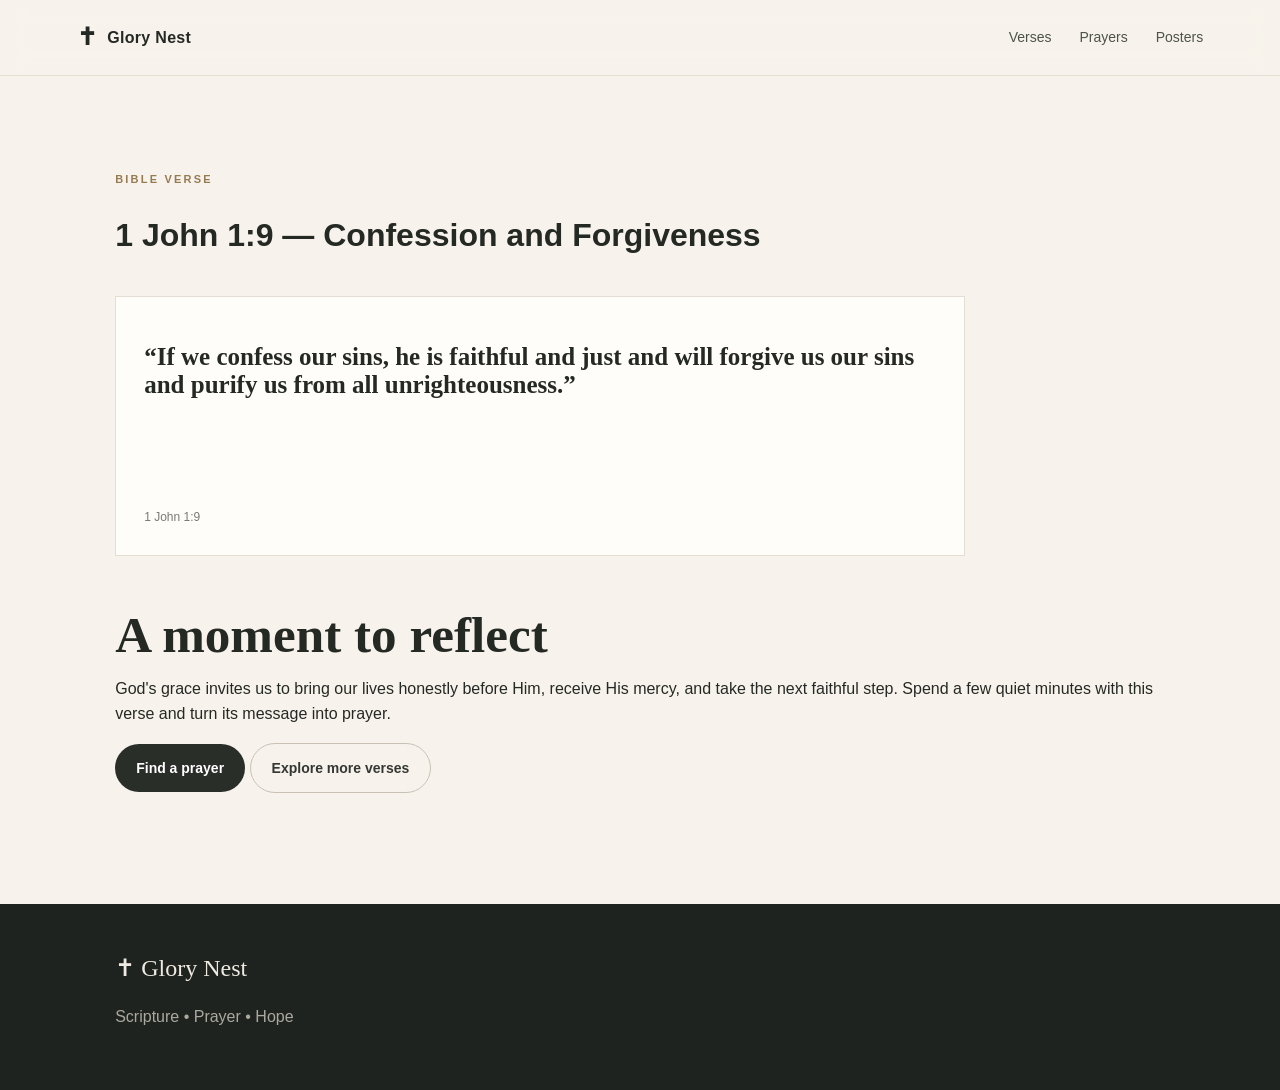
==== 1-john-1-9.html @ 135ef305 "Add files via upload" ====
<!doctype html><html lang="en"><head><meta charset="utf-8"><meta name="viewport" content="width=device-width,initial-scale=1"><title>1 John 1:9 — Confession and Forgiveness | Glory Nest</title><meta name="description" content="1 John 1:9 — Confession and Forgiveness. Find encouragement, prayer, and reflection at Glory Nest."><meta name="keywords" content="confession, forgiveness, repentance, grace"><link rel="canonical" href="https://glorynest.github.io/Glory-Nest/pages/1-john-1-9.html"><link rel="stylesheet" href="../styles.css"></head><body><header class="site-header"><a class="brand" href="../index.html"><span class="brand-cross">✝</span><span>Glory Nest</span></a><nav><a href="../index.html#verses">Verses</a><a href="../index.html#prayers">Prayers</a><a href="../index.html#posters">Posters</a></nav></header><main class="section"><p class="eyebrow">Bible Verse</p><h1>1 John 1:9 — Confession and Forgiveness</h1><article class="verse-card" style="margin-top:35px;max-width:850px"><blockquote>“If we confess our sins, he is faithful and just and will forgive us our sins and purify us from all unrighteousness.”</blockquote><span class="ref">1 John 1:9</span></article><h2 style="margin-top:55px">A moment to reflect</h2><p>God's grace invites us to bring our lives honestly before Him, receive His mercy, and take the next faithful step. Spend a few quiet minutes with this verse and turn its message into prayer.</p><p><a class="btn primary" href="../index.html#prayers">Find a prayer</a> <a class="btn ghost" href="../index.html#verses">Explore more verses</a></p></main><footer><div class="footer-brand">✝ Glory Nest</div><p>Scripture • Prayer • Hope</p></footer></body></html>
---- styles.css ----
*{box-sizing:border-box}html{scroll-behavior:smooth}body{margin:0;color:#252923;background:#f7f3ec;font-family:Inter,Arial,sans-serif;line-height:1.6}.site-header{height:76px;display:flex;align-items:center;justify-content:space-between;padding:0 6vw;border-bottom:1px solid #e5dfd4;background:rgba(247,243,236,.92);backdrop-filter:blur(12px);position:sticky;top:0;z-index:20}.brand{display:flex;gap:10px;align-items:center;text-decoration:none;color:#252923;font-weight:600;letter-spacing:.02em}.brand i{font-family:"Cormorant Garamond",serif;font-size:1.2em}.brand-cross{font-family:Georgia,serif;font-size:24px}.site-header nav{display:flex;gap:28px}.site-header nav a{color:#4d524b;text-decoration:none;font-size:14px}.site-header nav a:hover{color:#92764b}.site-header nav span{font-size:11px;background:#252923;color:white;border-radius:99px;padding:2px 6px}.menu-btn{display:none;border:0;background:none;font-size:24px}.hero{min-height:650px;padding:100px 9vw 90px;display:grid;grid-template-columns:1.15fr .85fr;gap:80px;align-items:center;background:radial-gradient(circle at 75% 30%,#fffdf8 0,#f7f3ec 48%,#ebe4d8 100%)}.eyebrow{text-transform:uppercase;letter-spacing:.2em;font-size:11px;color:#967b51;margin:0 0 13px;font-weight:600}.hero h1{font-family:"Cormorant Garamond",Georgia,serif;font-size:clamp(58px,7vw,96px);line-height:.88;font-weight:600;margin:0 0 28px;letter-spacing:-.035em}.hero h1 em{color:#8c7147;font-style:italic}.hero-text{max-width:560px;font-size:18px;color:#62665f}.hero-actions{display:flex;gap:12px;margin-top:30px}.btn{border-radius:999px;padding:13px 21px;font-weight:600;font-size:14px;cursor:pointer;text-decoration:none;display:inline-block}.primary{background:#292e29;color:#fff}.ghost{border:1px solid #c9c1b4;background:transparent;color:#343832}.hero-card{min-height:370px;padding:55px 48px;border:1px solid #d8d0c2;background:linear-gradient(150deg,rgba(255,255,255,.78),rgba(235,226,211,.72));box-shadow:0 30px 80px rgba(67,54,38,.10);display:flex;flex-direction:column;justify-content:center;align-items:center;text-align:center}.sun{font-size:38px;color:#ae8a50;margin-bottom:14px}.hero-card p{font-size:10px;letter-spacing:.22em;color:#8c795d}.hero-card blockquote{font:600 32px/1.1 "Cormorant Garamond",Georgia,serif;max-width:450px;margin:18px 0;color:#273028}.hero-card small{letter-spacing:.16em;text-transform:uppercase;color:#857963}.heart-btn{margin-top:22px;border:0;background:none;color:#816a49;cursor:pointer}.search-wrap{padding:70px 9vw;display:flex;align-items:end;justify-content:space-between;gap:30px;border-bottom:1px solid #e2dbd0}.search-wrap h2,.section h2{font:600 clamp(35px,4vw,53px)/.95 "Cormorant Garamond",Georgia,serif;margin:0}.search-box{width:min(450px,100%);display:flex;align-items:center;border-bottom:1px solid #aaa096;padding:10px 0}.search-box span{font-size:25px;margin-right:12px}.search-box input{border:0;outline:0;background:transparent;width:100%;font:16px Inter;color:#333}.section{padding:95px 9vw}.section-head{display:flex;justify-content:space-between;align-items:end;gap:30px;margin-bottom:42px}.filters{display:flex;gap:7px;flex-wrap:wrap}.filter{border:1px solid #d4ccbf;background:transparent;border-radius:99px;padding:8px 13px;color:#656961;cursor:pointer;font-size:12px}.filter.active{background:#2c312c;color:#fff;border-color:#2c312c}.verse-grid{display:grid;grid-template-columns:repeat(3,1fr);gap:18px}.verse-card{background:#fffdf9;border:1px solid #e4ddd2;padding:28px;min-height:260px;display:flex;flex-direction:column;position:relative;transition:.25s}.verse-card:hover{transform:translateY(-4px);box-shadow:0 16px 35px rgba(49,42,32,.07)}.verse-card .topic{font-size:10px;text-transform:uppercase;letter-spacing:.18em;color:#a07e4e}.verse-card blockquote{font:600 25px/1.1 "Cormorant Garamond",Georgia,serif;margin:18px 0}.verse-card .ref{margin-top:auto;color:#777b74;font-size:12px}.save{position:absolute;right:18px;top:16px;border:0;background:none;font-size:20px;color:#a07e4e;cursor:pointer}.prayer-section{background:#ebe5da}.prayer-grid{display:grid;grid-template-columns:repeat(3,1fr);gap:18px}.prayer{background:#f8f4ed;padding:32px;border:1px solid #ddd4c6}.prayer h3{font:600 28px "Cormorant Garamond",Georgia,serif;margin:0 0 10px}.prayer p{color:#64685f;font-size:14px}.poster-grid{display:grid;grid-template-columns:repeat(3,1fr);gap:18px}.poster{min-height:440px;padding:35px 28px 25px;display:flex;flex-direction:column;justify-content:flex-end;color:#fff;position:relative;overflow:hidden;border:1px solid rgba(0,0,0,.08)}.poster:before{content:"";position:absolute;inset:0;background:linear-gradient(180deg,transparent 25%,rgba(15,17,15,.78));z-index:0}.poster>*{position:relative;z-index:1}.poster span{font-size:10px;letter-spacing:.2em}.poster h3{font:600 31px/1.05 "Cormorant Garamond",Georgia,serif;margin:15px 0}.poster small{letter-spacing:.15em}.poster-1{background:linear-gradient(135deg,#b8b19e,#5f725d 48%,#2c3d35)}.poster-2{background:linear-gradient(145deg,#cbb28a,#8d7658 48%,#3b4038)}.poster-3{background:linear-gradient(140deg,#bda98a,#6d715f 50%,#272e2a)}.download-poster{align-self:flex-start;margin-top:20px;border:1px solid rgba(255,255,255,.6);color:#fff;background:rgba(255,255,255,.1);border-radius:99px;padding:8px 14px;cursor:pointer}.muted{color:#73776f;font-size:13px}.favorites-list{min-height:90px}.favorite-row{display:flex;justify-content:space-between;gap:20px;padding:17px 0;border-bottom:1px solid #ddd5c8}.favorite-row blockquote{margin:0;font:600 22px "Cormorant Garamond",serif}.remove{border:0;background:none;color:#9a6f50;cursor:pointer}.empty{color:#898d85}.cta{padding:100px 9vw;text-align:center;background:#292e29;color:#f8f3ea}.cta h2{font:600 clamp(42px,5vw,70px)/.92 "Cormorant Garamond",serif;max-width:800px;margin:0 auto 20px}.cta p:not(.eyebrow){color:#c9c8c1}.light{background:#f7f3ec;color:#292e29;margin-top:20px}footer{padding:45px 9vw;background:#1f231f;color:#aaa99f}.footer-brand{color:#eeeae2;font-family:"Cormorant Garamond",serif;font-size:24px}.toast{position:fixed;left:50%;bottom:25px;transform:translate(-50%,20px);opacity:0;background:#252923;color:white;padding:11px 18px;border-radius:99px;font-size:13px;transition:.25s;z-index:50}.toast.show{opacity:1;transform:translate(-50%,0)}@media(max-width:850px){.site-header{padding:0 5vw}.site-header nav{display:none;position:absolute;top:76px;left:0;right:0;background:#f7f3ec;padding:20px 5vw;border-bottom:1px solid #ddd;flex-direction:column;gap:15px}.site-header nav.open{display:flex}.menu-btn{display:block}.hero{grid-template-columns:1fr;gap:40px;padding:75px 6vw}.hero-card{min-height:330px}.search-wrap,.section{padding-left:6vw;padding-right:6vw}.search-wrap{display:block}.search-box{margin-top:30px}.verse-grid,.prayer-grid,.poster-grid{grid-template-columns:1fr}.section-head{display:block}.filters{margin-top:20px}.cta{padding:80px 6vw}}@media(max-width:480px){.hero h1{font-size:58px}.hero-actions{flex-direction:column}.hero-card{padding:35px 25px}.hero-card blockquote{font-size:28px}.poster{min-height:390px}}
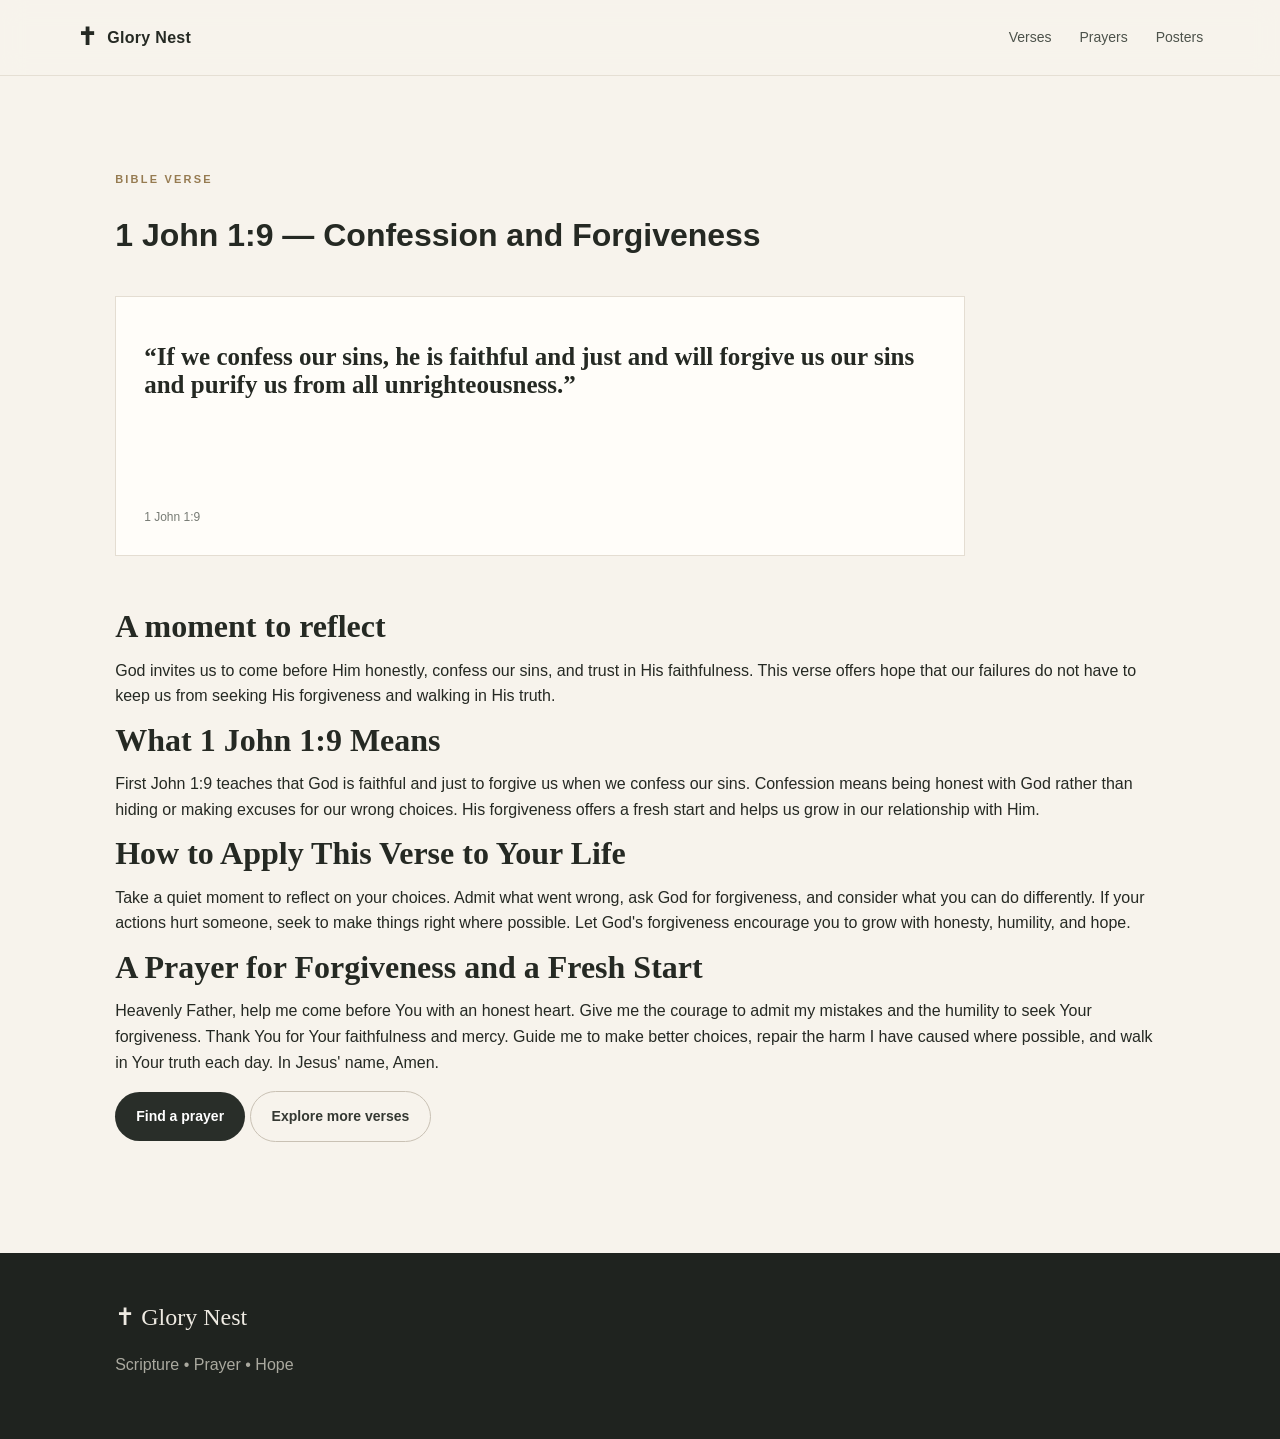
==== commit d001ddab: "Enhance 1 John 1:9 page with additional content Added reflections, applications, and a prayer relate" ====
--- a/1-john-1-9.html
+++ b/1-john-1-9.html
@@ -1 +1,10 @@
-<!doctype html><html lang="en"><head><meta charset="utf-8"><meta name="viewport" content="width=device-width,initial-scale=1"><title>1 John 1:9 — Confession and Forgiveness | Glory Nest</title><meta name="description" content="1 John 1:9 — Confession and Forgiveness. Find encouragement, prayer, and reflection at Glory Nest."><meta name="keywords" content="confession, forgiveness, repentance, grace"><link rel="canonical" href="https://glorynest.github.io/Glory-Nest/pages/1-john-1-9.html"><link rel="stylesheet" href="../styles.css"></head><body><header class="site-header"><a class="brand" href="../index.html"><span class="brand-cross">✝</span><span>Glory Nest</span></a><nav><a href="../index.html#verses">Verses</a><a href="../index.html#prayers">Prayers</a><a href="../index.html#posters">Posters</a></nav></header><main class="section"><p class="eyebrow">Bible Verse</p><h1>1 John 1:9 — Confession and Forgiveness</h1><article class="verse-card" style="margin-top:35px;max-width:850px"><blockquote>“If we confess our sins, he is faithful and just and will forgive us our sins and purify us from all unrighteousness.”</blockquote><span class="ref">1 John 1:9</span></article><h2 style="margin-top:55px">A moment to reflect</h2><p>God's grace invites us to bring our lives honestly before Him, receive His mercy, and take the next faithful step. Spend a few quiet minutes with this verse and turn its message into prayer.</p><p><a class="btn primary" href="../index.html#prayers">Find a prayer</a> <a class="btn ghost" href="../index.html#verses">Explore more verses</a></p></main><footer><div class="footer-brand">✝ Glory Nest</div><p>Scripture • Prayer • Hope</p></footer></body></html>+<!doctype html><html lang="en"><head><meta charset="utf-8"><meta name="viewport" content="width=device-width,initial-scale=1"><title>1 John 1:9 — Confession and Forgiveness | Glory Nest</title><meta name="description" content="1 John 1:9 — Confession and Forgiveness. Find encouragement, prayer, and reflection at Glory Nest."><meta name="keywords" content="confession, forgiveness, repentance, grace"><link rel="canonical" href="https://glorynest.github.io/Glory-Nest-/1-john-1-9.html"><link rel="stylesheet" href="styles.css"></head><body><header class="site-header"><a class="brand" href="../index.html"><span class="brand-cross">✝</span><span>Glory Nest</span></a><nav><a href="../index.html#verses">Verses</a><a href="../index.html#prayers">Prayers</a><a href="../index.html#posters">Posters</a></nav></header><main class="section"><p class="eyebrow">Bible Verse</p><h1>1 John 1:9 — Confession and Forgiveness</h1><article class="verse-card" style="margin-top:35px;max-width:850px"><blockquote>“If we confess our sins, he is faithful and just and will forgive us our sins and purify us from all unrighteousness.”</blockquote><span class="ref">1 John 1:9</span></article><h2 style="margin-top:55px">A moment to reflect</h2><p>God invites us to come before Him honestly, confess our sins, and trust in His faithfulness. This verse offers hope that our failures do not have to keep us from seeking His forgiveness and walking in His truth.</p>
+
+<h2>What 1 John 1:9 Means</h2>
+<p>First John 1:9 teaches that God is faithful and just to forgive us when we confess our sins. Confession means being honest with God rather than hiding or making excuses for our wrong choices. His forgiveness offers a fresh start and helps us grow in our relationship with Him.</p>
+
+<h2>How to Apply This Verse to Your Life</h2>
+<p>Take a quiet moment to reflect on your choices. Admit what went wrong, ask God for forgiveness, and consider what you can do differently. If your actions hurt someone, seek to make things right where possible. Let God's forgiveness encourage you to grow with honesty, humility, and hope.</p>
+
+<h2>A Prayer for Forgiveness and a Fresh Start</h2>
+<p>Heavenly Father, help me come before You with an honest heart. Give me the courage to admit my mistakes and the humility to seek Your forgiveness. Thank You for Your faithfulness and mercy. Guide me to make better choices, repair the harm I have caused where possible, and walk in Your truth each day. In Jesus' name, Amen.</p><p><a class="btn primary" href="../index.html#prayers">Find a prayer</a> <a class="btn ghost" href="../index.html#verses">Explore more verses</a></p></main><footer><div class="footer-brand">✝ Glory Nest</div><p>Scripture • Prayer • Hope</p></footer></body></html>
--- a/styles.css
+++ b/styles.css
@@ -1 +1 @@
-*{box-sizing:border-box}html{scroll-behavior:smooth}body{margin:0;color:#252923;background:#f7f3ec;font-family:Inter,Arial,sans-serif;line-height:1.6}.site-header{height:76px;display:flex;align-items:center;justify-content:space-between;padding:0 6vw;border-bottom:1px solid #e5dfd4;background:rgba(247,243,236,.92);backdrop-filter:blur(12px);position:sticky;top:0;z-index:20}.brand{display:flex;gap:10px;align-items:center;text-decoration:none;color:#252923;font-weight:600;letter-spacing:.02em}.brand i{font-family:"Cormorant Garamond",serif;font-size:1.2em}.brand-cross{font-family:Georgia,serif;font-size:24px}.site-header nav{display:flex;gap:28px}.site-header nav a{color:#4d524b;text-decoration:none;font-size:14px}.site-header nav a:hover{color:#92764b}.site-header nav span{font-size:11px;background:#252923;color:white;border-radius:99px;padding:2px 6px}.menu-btn{display:none;border:0;background:none;font-size:24px}.hero{min-height:650px;padding:100px 9vw 90px;display:grid;grid-template-columns:1.15fr .85fr;gap:80px;align-items:center;background:radial-gradient(circle at 75% 30%,#fffdf8 0,#f7f3ec 48%,#ebe4d8 100%)}.eyebrow{text-transform:uppercase;letter-spacing:.2em;font-size:11px;color:#967b51;margin:0 0 13px;font-weight:600}.hero h1{font-family:"Cormorant Garamond",Georgia,serif;font-size:clamp(58px,7vw,96px);line-height:.88;font-weight:600;margin:0 0 28px;letter-spacing:-.035em}.hero h1 em{color:#8c7147;font-style:italic}.hero-text{max-width:560px;font-size:18px;color:#62665f}.hero-actions{display:flex;gap:12px;margin-top:30px}.btn{border-radius:999px;padding:13px 21px;font-weight:600;font-size:14px;cursor:pointer;text-decoration:none;display:inline-block}.primary{background:#292e29;color:#fff}.ghost{border:1px solid #c9c1b4;background:transparent;color:#343832}.hero-card{min-height:370px;padding:55px 48px;border:1px solid #d8d0c2;background:linear-gradient(150deg,rgba(255,255,255,.78),rgba(235,226,211,.72));box-shadow:0 30px 80px rgba(67,54,38,.10);display:flex;flex-direction:column;justify-content:center;align-items:center;text-align:center}.sun{font-size:38px;color:#ae8a50;margin-bottom:14px}.hero-card p{font-size:10px;letter-spacing:.22em;color:#8c795d}.hero-card blockquote{font:600 32px/1.1 "Cormorant Garamond",Georgia,serif;max-width:450px;margin:18px 0;color:#273028}.hero-card small{letter-spacing:.16em;text-transform:uppercase;color:#857963}.heart-btn{margin-top:22px;border:0;background:none;color:#816a49;cursor:pointer}.search-wrap{padding:70px 9vw;display:flex;align-items:end;justify-content:space-between;gap:30px;border-bottom:1px solid #e2dbd0}.search-wrap h2,.section h2{font:600 clamp(35px,4vw,53px)/.95 "Cormorant Garamond",Georgia,serif;margin:0}.search-box{width:min(450px,100%);display:flex;align-items:center;border-bottom:1px solid #aaa096;padding:10px 0}.search-box span{font-size:25px;margin-right:12px}.search-box input{border:0;outline:0;background:transparent;width:100%;font:16px Inter;color:#333}.section{padding:95px 9vw}.section-head{display:flex;justify-content:space-between;align-items:end;gap:30px;margin-bottom:42px}.filters{display:flex;gap:7px;flex-wrap:wrap}.filter{border:1px solid #d4ccbf;background:transparent;border-radius:99px;padding:8px 13px;color:#656961;cursor:pointer;font-size:12px}.filter.active{background:#2c312c;color:#fff;border-color:#2c312c}.verse-grid{display:grid;grid-template-columns:repeat(3,1fr);gap:18px}.verse-card{background:#fffdf9;border:1px solid #e4ddd2;padding:28px;min-height:260px;display:flex;flex-direction:column;position:relative;transition:.25s}.verse-card:hover{transform:translateY(-4px);box-shadow:0 16px 35px rgba(49,42,32,.07)}.verse-card .topic{font-size:10px;text-transform:uppercase;letter-spacing:.18em;color:#a07e4e}.verse-card blockquote{font:600 25px/1.1 "Cormorant Garamond",Georgia,serif;margin:18px 0}.verse-card .ref{margin-top:auto;color:#777b74;font-size:12px}.save{position:absolute;right:18px;top:16px;border:0;background:none;font-size:20px;color:#a07e4e;cursor:pointer}.prayer-section{background:#ebe5da}.prayer-grid{display:grid;grid-template-columns:repeat(3,1fr);gap:18px}.prayer{background:#f8f4ed;padding:32px;border:1px solid #ddd4c6}.prayer h3{font:600 28px "Cormorant Garamond",Georgia,serif;margin:0 0 10px}.prayer p{color:#64685f;font-size:14px}.poster-grid{display:grid;grid-template-columns:repeat(3,1fr);gap:18px}.poster{min-height:440px;padding:35px 28px 25px;display:flex;flex-direction:column;justify-content:flex-end;color:#fff;position:relative;overflow:hidden;border:1px solid rgba(0,0,0,.08)}.poster:before{content:"";position:absolute;inset:0;background:linear-gradient(180deg,transparent 25%,rgba(15,17,15,.78));z-index:0}.poster>*{position:relative;z-index:1}.poster span{font-size:10px;letter-spacing:.2em}.poster h3{font:600 31px/1.05 "Cormorant Garamond",Georgia,serif;margin:15px 0}.poster small{letter-spacing:.15em}.poster-1{background:linear-gradient(135deg,#b8b19e,#5f725d 48%,#2c3d35)}.poster-2{background:linear-gradient(145deg,#cbb28a,#8d7658 48%,#3b4038)}.poster-3{background:linear-gradient(140deg,#bda98a,#6d715f 50%,#272e2a)}.download-poster{align-self:flex-start;margin-top:20px;border:1px solid rgba(255,255,255,.6);color:#fff;background:rgba(255,255,255,.1);border-radius:99px;padding:8px 14px;cursor:pointer}.muted{color:#73776f;font-size:13px}.favorites-list{min-height:90px}.favorite-row{display:flex;justify-content:space-between;gap:20px;padding:17px 0;border-bottom:1px solid #ddd5c8}.favorite-row blockquote{margin:0;font:600 22px "Cormorant Garamond",serif}.remove{border:0;background:none;color:#9a6f50;cursor:pointer}.empty{color:#898d85}.cta{padding:100px 9vw;text-align:center;background:#292e29;color:#f8f3ea}.cta h2{font:600 clamp(42px,5vw,70px)/.92 "Cormorant Garamond",serif;max-width:800px;margin:0 auto 20px}.cta p:not(.eyebrow){color:#c9c8c1}.light{background:#f7f3ec;color:#292e29;margin-top:20px}footer{padding:45px 9vw;background:#1f231f;color:#aaa99f}.footer-brand{color:#eeeae2;font-family:"Cormorant Garamond",serif;font-size:24px}.toast{position:fixed;left:50%;bottom:25px;transform:translate(-50%,20px);opacity:0;background:#252923;color:white;padding:11px 18px;border-radius:99px;font-size:13px;transition:.25s;z-index:50}.toast.show{opacity:1;transform:translate(-50%,0)}@media(max-width:850px){.site-header{padding:0 5vw}.site-header nav{display:none;position:absolute;top:76px;left:0;right:0;background:#f7f3ec;padding:20px 5vw;border-bottom:1px solid #ddd;flex-direction:column;gap:15px}.site-header nav.open{display:flex}.menu-btn{display:block}.hero{grid-template-columns:1fr;gap:40px;padding:75px 6vw}.hero-card{min-height:330px}.search-wrap,.section{padding-left:6vw;padding-right:6vw}.search-wrap{display:block}.search-box{margin-top:30px}.verse-grid,.prayer-grid,.poster-grid{grid-template-columns:1fr}.section-head{display:block}.filters{margin-top:20px}.cta{padding:80px 6vw}}@media(max-width:480px){.hero h1{font-size:58px}.hero-actions{flex-direction:column}.hero-card{padding:35px 25px}.hero-card blockquote{font-size:28px}.poster{min-height:390px}}
+*{box-sizing:border-box}html{scroll-behavior:smooth}body{margin:0;color:#252923;background:#f7f3ec;font-family:Inter,Arial,sans-serif;line-height:1.6}.site-header{height:76px;display:flex;align-items:center;justify-content:space-between;padding:0 6vw;border-bottom:1px solid #e5dfd4;background:rgba(247,243,236,.92);backdrop-filter:blur(12px);position:sticky;top:0;z-index:20}.brand{display:flex;gap:10px;align-items:center;text-decoration:none;color:#252923;font-weight:600;letter-spacing:.02em}.brand i{font-family:"Cormorant Garamond",serif;font-size:1.2em}.brand-cross{font-family:Georgia,serif;font-size:24px}.site-header nav{display:flex;gap:28px}.site-header nav a{color:#4d524b;text-decoration:none;font-size:14px}.site-header nav a:hover{color:#92764b}.site-header nav span{font-size:11px;background:#252923;color:white;border-radius:99px;padding:2px 6px}.menu-btn{display:none;border:0;background:none;font-size:24px}.hero{min-height:650px;padding:100px 9vw 90px;display:grid;grid-template-columns:1.15fr .85fr;gap:80px;align-items:center;background:radial-gradient(circle at 75% 30%,#fffdf8 0,#f7f3ec 48%,#ebe4d8 100%)}.eyebrow{text-transform:uppercase;letter-spacing:.2em;font-size:11px;color:#967b51;margin:0 0 13px;font-weight:600}.hero h1{font-family:"Cormorant Garamond",Georgia,serif;font-size:clamp(58px,7vw,96px);line-height:.88;font-weight:600;margin:0 0 28px;letter-spacing:-.035em}.hero h1 em{color:#8c7147;font-style:italic}.hero-text{max-width:560px;font-size:18px;color:#62665f}.hero-actions{display:flex;gap:12px;margin-top:30px}.btn{border-radius:999px;padding:13px 21px;font-weight:600;font-size:14px;cursor:pointer;text-decoration:none;display:inline-block}.primary{background:#292e29;color:#fff}.ghost{border:1px solid #c9c1b4;background:transparent;color:#343832}.hero-card{min-height:370px;padding:55px 48px;border:1px solid #d8d0c2;background:linear-gradient(150deg,rgba(255,255,255,.78),rgba(235,226,211,.72));box-shadow:0 30px 80px rgba(67,54,38,.10);display:flex;flex-direction:column;justify-content:center;align-items:center;text-align:center}.sun{font-size:38px;color:#ae8a50;margin-bottom:14px}.hero-card p{font-size:10px;letter-spacing:.22em;color:#8c795d}.hero-card blockquote{font:600 32px/1.1 "Cormorant Garamond",Georgia,serif;max-width:450px;margin:18px 0;color:#273028}.hero-card small{letter-spacing:.16em;text-transform:uppercase;color:#857963}.heart-btn{margin-top:22px;border:0;background:none;color:#816a49;cursor:pointer}.search-wrap{padding:70px 9vw;display:flex;align-items:end;justify-content:space-between;gap:30px;border-bottom:1px solid #e2dbd0}.search-wrap h2,.section h2{font:600 clamp(24px,2.5vw,34px)/.95 "Cormorant Garamond",Georgia,serif;margin:0}.search-box{width:min(450px,100%);display:flex;align-items:center;border-bottom:1px solid #aaa096;padding:10px 0}.search-box span{font-size:25px;margin-right:12px}.search-box input{border:0;outline:0;background:transparent;width:100%;font:16px Inter;color:#333}.section{padding:95px 9vw}.section-head{display:flex;justify-content:space-between;align-items:end;gap:30px;margin-bottom:42px}.filters{display:flex;gap:7px;flex-wrap:wrap}.filter{border:1px solid #d4ccbf;background:transparent;border-radius:99px;padding:8px 13px;color:#656961;cursor:pointer;font-size:12px}.filter.active{background:#2c312c;color:#fff;border-color:#2c312c}.verse-grid{display:grid;grid-template-columns:repeat(3,1fr);gap:18px}.verse-card{background:#fffdf9;border:1px solid #e4ddd2;padding:28px;min-height:260px;display:flex;flex-direction:column;position:relative;transition:.25s}.verse-card:hover{transform:translateY(-4px);box-shadow:0 16px 35px rgba(49,42,32,.07)}.verse-card .topic{font-size:10px;text-transform:uppercase;letter-spacing:.18em;color:#a07e4e}.verse-card blockquote{font:600 25px/1.1 "Cormorant Garamond",Georgia,serif;margin:18px 0}.verse-card .ref{margin-top:auto;color:#777b74;font-size:12px}.save{position:absolute;right:18px;top:16px;border:0;background:none;font-size:20px;color:#a07e4e;cursor:pointer}.prayer-section{background:#ebe5da}.prayer-grid{display:grid;grid-template-columns:repeat(3,1fr);gap:18px}.prayer{background:#f8f4ed;padding:32px;border:1px solid #ddd4c6}.prayer h3{font:600 28px "Cormorant Garamond",Georgia,serif;margin:0 0 10px}.prayer p{color:#64685f;font-size:14px}.poster-grid{display:grid;grid-template-columns:repeat(3,1fr);gap:18px}.poster{min-height:440px;padding:35px 28px 25px;display:flex;flex-direction:column;justify-content:flex-end;color:#fff;position:relative;overflow:hidden;border:1px solid rgba(0,0,0,.08)}.poster:before{content:"";position:absolute;inset:0;background:linear-gradient(180deg,transparent 25%,rgba(15,17,15,.78));z-index:0}.poster>*{position:relative;z-index:1}.poster span{font-size:10px;letter-spacing:.2em}.poster h3{font:600 31px/1.05 "Cormorant Garamond",Georgia,serif;margin:15px 0}.poster small{letter-spacing:.15em}.poster-1{background:linear-gradient(135deg,#b8b19e,#5f725d 48%,#2c3d35)}.poster-2{background:linear-gradient(145deg,#cbb28a,#8d7658 48%,#3b4038)}.poster-3{background:linear-gradient(140deg,#bda98a,#6d715f 50%,#272e2a)}.download-poster{align-self:flex-start;margin-top:20px;border:1px solid rgba(255,255,255,.6);color:#fff;background:rgba(255,255,255,.1);border-radius:99px;padding:8px 14px;cursor:pointer}.muted{color:#73776f;font-size:13px}.favorites-list{min-height:90px}.favorite-row{display:flex;justify-content:space-between;gap:20px;padding:17px 0;border-bottom:1px solid #ddd5c8}.favorite-row blockquote{margin:0;font:600 22px "Cormorant Garamond",serif}.remove{border:0;background:none;color:#9a6f50;cursor:pointer}.empty{color:#898d85}.cta{padding:100px 9vw;text-align:center;background:#292e29;color:#f8f3ea}.cta h2{font:600 clamp(42px,5vw,70px)/.92 "Cormorant Garamond",serif;max-width:800px;margin:0 auto 20px}.cta p:not(.eyebrow){color:#c9c8c1}.light{background:#f7f3ec;color:#292e29;margin-top:20px}footer{padding:45px 9vw;background:#1f231f;color:#aaa99f}.footer-brand{color:#eeeae2;font-family:"Cormorant Garamond",serif;font-size:24px}.toast{position:fixed;left:50%;bottom:25px;transform:translate(-50%,20px);opacity:0;background:#252923;color:white;padding:11px 18px;border-radius:99px;font-size:13px;transition:.25s;z-index:50}.toast.show{opacity:1;transform:translate(-50%,0)}@media(max-width:850px){.site-header{padding:0 5vw}.site-header nav{display:none;position:absolute;top:76px;left:0;right:0;background:#f7f3ec;padding:20px 5vw;border-bottom:1px solid #ddd;flex-direction:column;gap:15px}.site-header nav.open{display:flex}.menu-btn{display:block}.hero{grid-template-columns:1fr;gap:40px;padding:75px 6vw}.hero-card{min-height:330px}.search-wrap,.section{padding-left:6vw;padding-right:6vw}.search-wrap{display:block}.search-box{margin-top:30px}.verse-grid,.prayer-grid,.poster-grid{grid-template-columns:1fr}.section-head{display:block}.filters{margin-top:20px}.cta{padding:80px 6vw}}@media(max-width:480px){.hero h1{font-size:58px}.hero-actions{flex-direction:column}.hero-card{padding:35px 25px}.hero-card blockquote{font-size:28px}.poster{min-height:390px}}
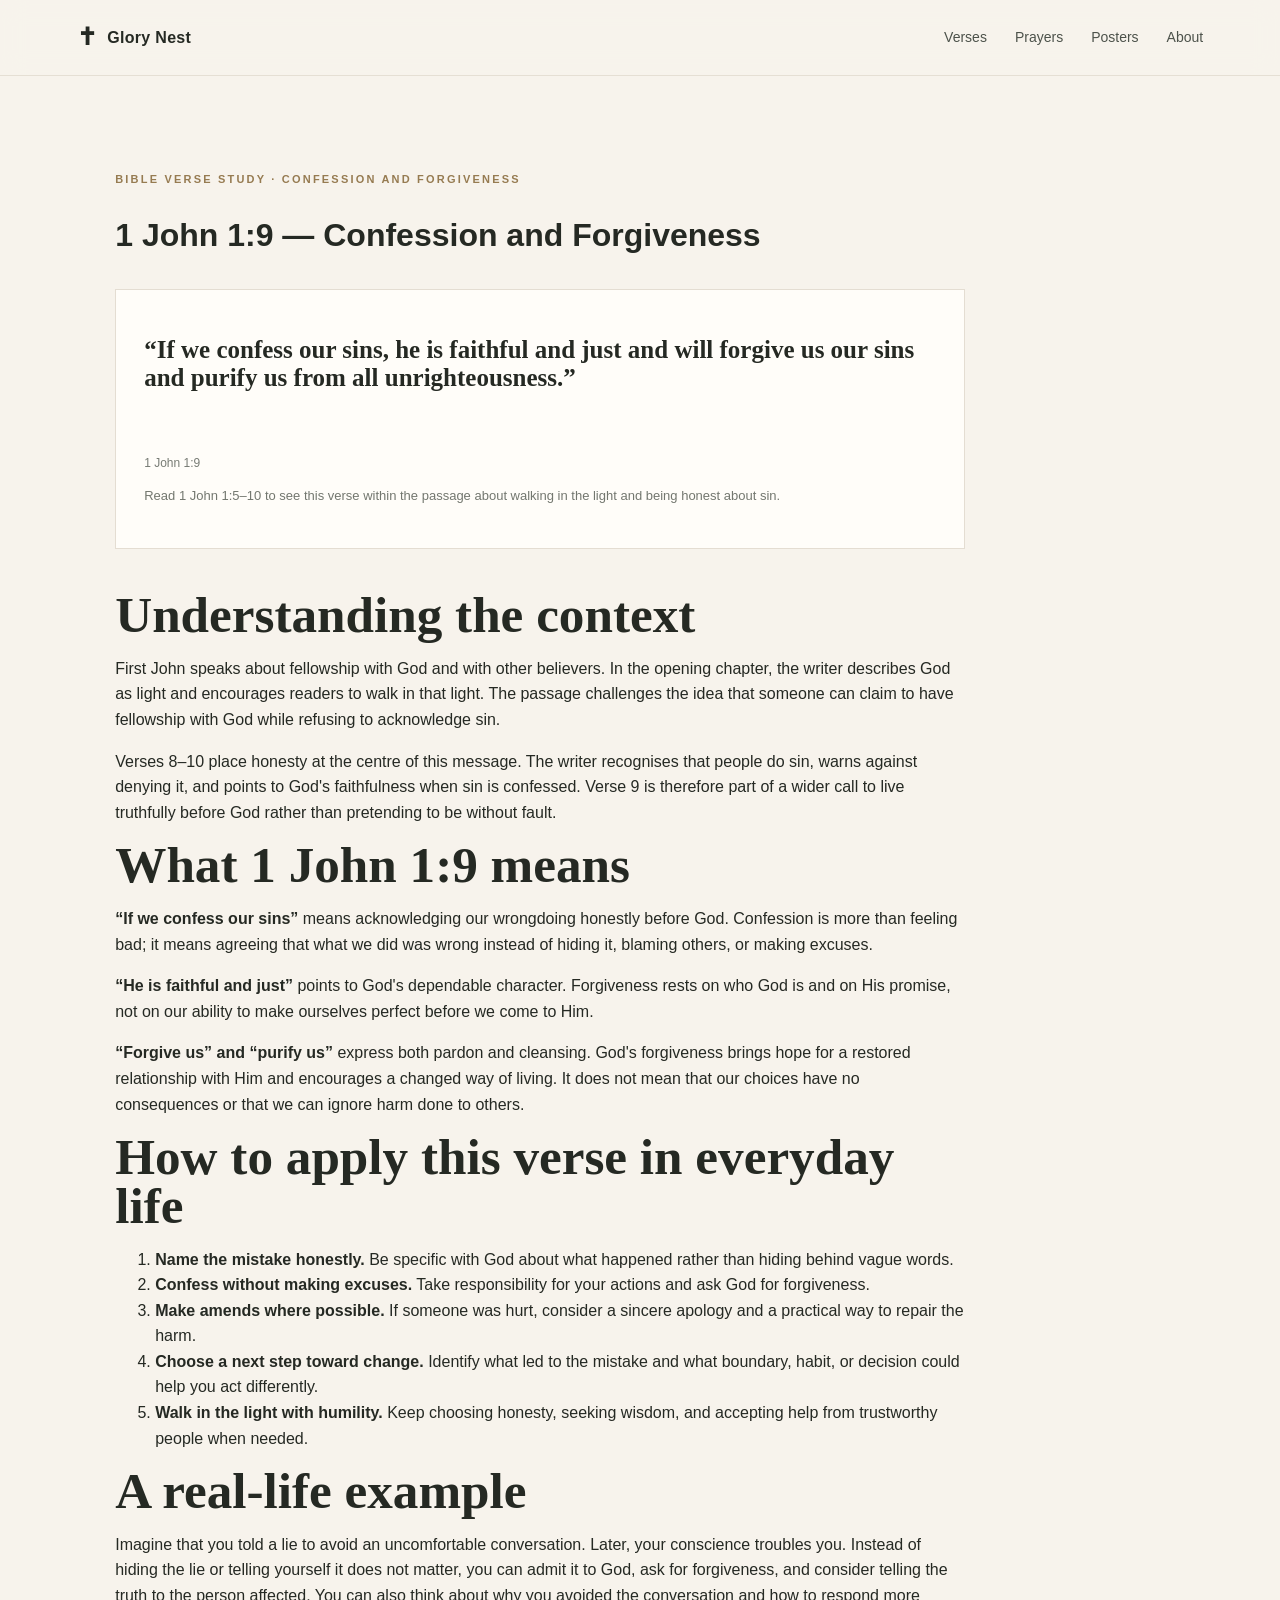
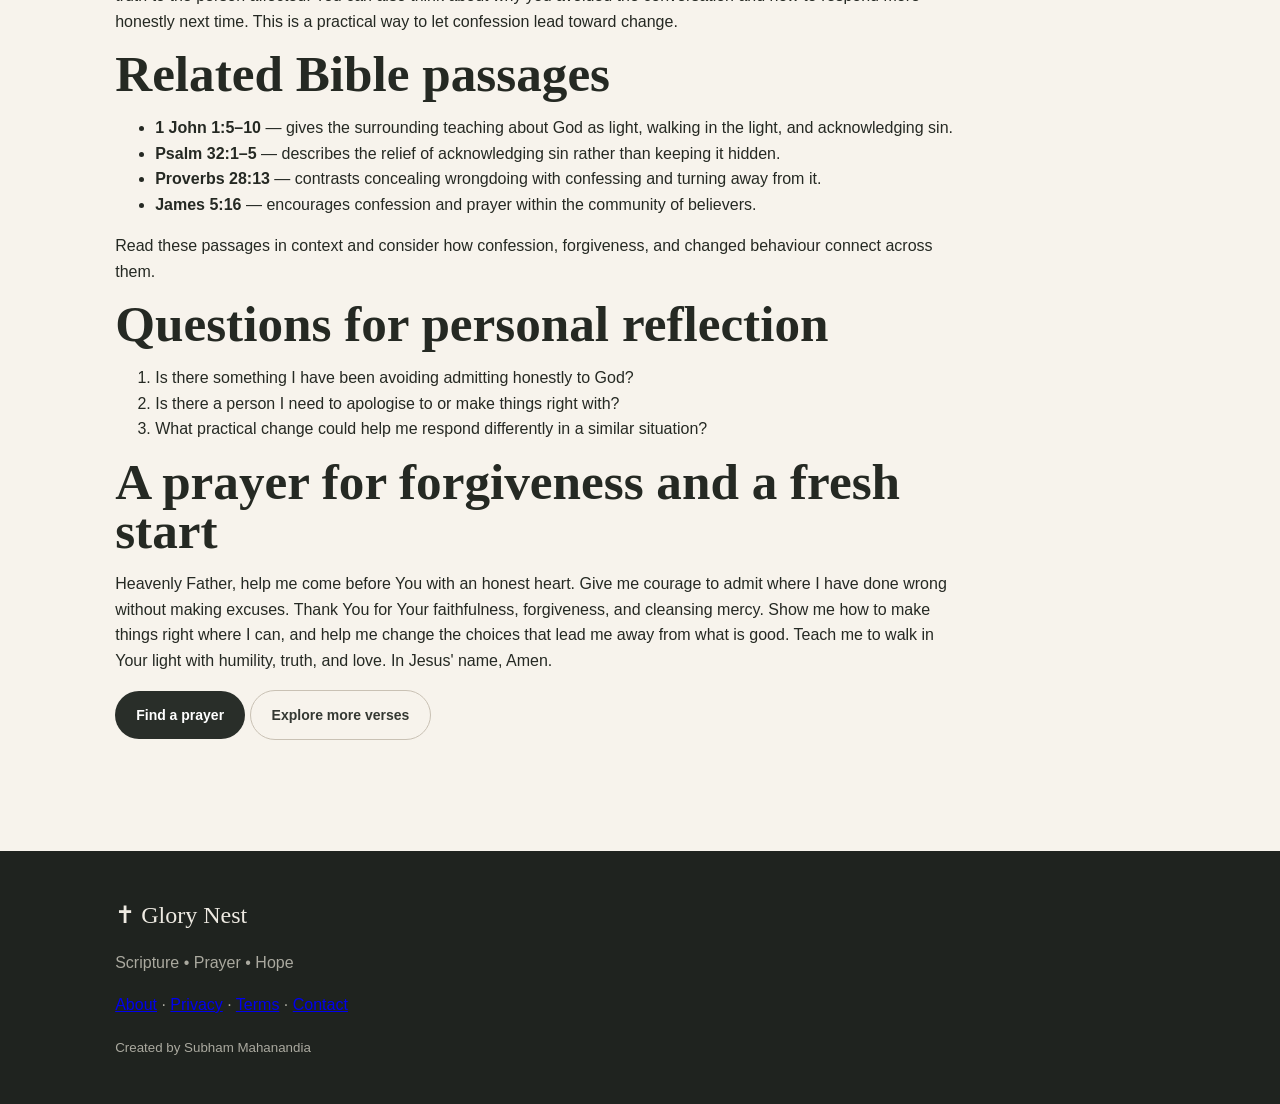
==== commit 84dacfc3: "Revise 1 John 1:9 HTML content and structure Updated the HTML structure and content for 1 John 1:9 p" ====
--- a/1-john-1-9.html
+++ b/1-john-1-9.html
@@ -1,10 +1,89 @@
-<!doctype html><html lang="en"><head><meta charset="utf-8"><meta name="viewport" content="width=device-width,initial-scale=1"><title>1 John 1:9 — Confession and Forgiveness | Glory Nest</title><meta name="description" content="1 John 1:9 — Confession and Forgiveness. Find encouragement, prayer, and reflection at Glory Nest."><meta name="keywords" content="confession, forgiveness, repentance, grace"><link rel="canonical" href="https://glorynest.github.io/Glory-Nest-/1-john-1-9.html"><link rel="stylesheet" href="styles.css"></head><body><header class="site-header"><a class="brand" href="../index.html"><span class="brand-cross">✝</span><span>Glory Nest</span></a><nav><a href="../index.html#verses">Verses</a><a href="../index.html#prayers">Prayers</a><a href="../index.html#posters">Posters</a></nav></header><main class="section"><p class="eyebrow">Bible Verse</p><h1>1 John 1:9 — Confession and Forgiveness</h1><article class="verse-card" style="margin-top:35px;max-width:850px"><blockquote>“If we confess our sins, he is faithful and just and will forgive us our sins and purify us from all unrighteousness.”</blockquote><span class="ref">1 John 1:9</span></article><h2 style="margin-top:55px">A moment to reflect</h2><p>God invites us to come before Him honestly, confess our sins, and trust in His faithfulness. This verse offers hope that our failures do not have to keep us from seeking His forgiveness and walking in His truth.</p>
+<!doctype html>
+<html lang="en">
+<head>
+  <meta charset="utf-8">
+  <meta name="viewport" content="width=device-width, initial-scale=1">
+  <meta name="author" content="Subham Mahanandia">
+  <title>1 John 1:9 — Confession and Forgiveness | Glory Nest</title>
+  <meta name="description" content="Study 1 John 1:9 through its biblical context, the meaning of confession, practical steps, related Scriptures, reflection questions, and prayer.">
+  <link rel="canonical" href="https://glorynest.website/1-john-1-9.html">
+  <link rel="stylesheet" href="styles.css">
+</head>
+<body>
+  <header class="site-header">
+    <a class="brand" href="index.html">
+      <span class="brand-cross">✝</span>
+      <span>Glory Nest</span>
+    </a>
+    <nav aria-label="Main navigation">
+      <a href="index.html#verses">Verses</a>
+      <a href="index.html#prayers">Prayers</a>
+      <a href="posters.html">Posters</a>
+      <a href="about.html">About</a>
+    </nav>
+  </header>
 
-<h2>What 1 John 1:9 Means</h2>
-<p>First John 1:9 teaches that God is faithful and just to forgive us when we confess our sins. Confession means being honest with God rather than hiding or making excuses for our wrong choices. His forgiveness offers a fresh start and helps us grow in our relationship with Him.</p>
+  <main class="section">
+    <p class="eyebrow">Bible verse study · Confession and forgiveness</p>
+    <h1>1 John 1:9 — Confession and Forgiveness</h1>
 
-<h2>How to Apply This Verse to Your Life</h2>
-<p>Take a quiet moment to reflect on your choices. Admit what went wrong, ask God for forgiveness, and consider what you can do differently. If your actions hurt someone, seek to make things right where possible. Let God's forgiveness encourage you to grow with honesty, humility, and hope.</p>
+    <article class="verse-card" style="margin-top: 28px; max-width: 850px;">
+      <blockquote>“If we confess our sins, he is faithful and just and will forgive us our sins and purify us from all unrighteousness.”</blockquote>
+      <span class="ref">1 John 1:9</span>
+      <p class="muted">Read 1 John 1:5–10 to see this verse within the passage about walking in the light and being honest about sin.</p>
+    </article>
 
-<h2>A Prayer for Forgiveness and a Fresh Start</h2>
-<p>Heavenly Father, help me come before You with an honest heart. Give me the courage to admit my mistakes and the humility to seek Your forgiveness. Thank You for Your faithfulness and mercy. Guide me to make better choices, repair the harm I have caused where possible, and walk in Your truth each day. In Jesus' name, Amen.</p><p><a class="btn primary" href="../index.html#prayers">Find a prayer</a> <a class="btn ghost" href="../index.html#verses">Explore more verses</a></p></main><footer><div class="footer-brand">✝ Glory Nest</div><p>Scripture • Prayer • Hope</p></footer></body></html>
+    <section style="max-width: 850px; margin-top: 42px;">
+      <h2>Understanding the context</h2>
+      <p>First John speaks about fellowship with God and with other believers. In the opening chapter, the writer describes God as light and encourages readers to walk in that light. The passage challenges the idea that someone can claim to have fellowship with God while refusing to acknowledge sin.</p>
+      <p>Verses 8–10 place honesty at the centre of this message. The writer recognises that people do sin, warns against denying it, and points to God's faithfulness when sin is confessed. Verse 9 is therefore part of a wider call to live truthfully before God rather than pretending to be without fault.</p>
+
+      <h2>What 1 John 1:9 means</h2>
+      <p><strong>“If we confess our sins”</strong> means acknowledging our wrongdoing honestly before God. Confession is more than feeling bad; it means agreeing that what we did was wrong instead of hiding it, blaming others, or making excuses.</p>
+      <p><strong>“He is faithful and just”</strong> points to God's dependable character. Forgiveness rests on who God is and on His promise, not on our ability to make ourselves perfect before we come to Him.</p>
+      <p><strong>“Forgive us” and “purify us”</strong> express both pardon and cleansing. God's forgiveness brings hope for a restored relationship with Him and encourages a changed way of living. It does not mean that our choices have no consequences or that we can ignore harm done to others.</p>
+
+      <h2>How to apply this verse in everyday life</h2>
+      <ol>
+        <li><strong>Name the mistake honestly.</strong> Be specific with God about what happened rather than hiding behind vague words.</li>
+        <li><strong>Confess without making excuses.</strong> Take responsibility for your actions and ask God for forgiveness.</li>
+        <li><strong>Make amends where possible.</strong> If someone was hurt, consider a sincere apology and a practical way to repair the harm.</li>
+        <li><strong>Choose a next step toward change.</strong> Identify what led to the mistake and what boundary, habit, or decision could help you act differently.</li>
+        <li><strong>Walk in the light with humility.</strong> Keep choosing honesty, seeking wisdom, and accepting help from trustworthy people when needed.</li>
+      </ol>
+
+      <h2>A real-life example</h2>
+      <p>Imagine that you told a lie to avoid an uncomfortable conversation. Later, your conscience troubles you. Instead of hiding the lie or telling yourself it does not matter, you can admit it to God, ask for forgiveness, and consider telling the truth to the person affected. You can also think about why you avoided the conversation and how to respond more honestly next time. This is a practical way to let confession lead toward change.</p>
+
+      <h2>Related Bible passages</h2>
+      <ul>
+        <li><strong>1 John 1:5–10</strong> — gives the surrounding teaching about God as light, walking in the light, and acknowledging sin.</li>
+        <li><strong>Psalm 32:1–5</strong> — describes the relief of acknowledging sin rather than keeping it hidden.</li>
+        <li><strong>Proverbs 28:13</strong> — contrasts concealing wrongdoing with confessing and turning away from it.</li>
+        <li><strong>James 5:16</strong> — encourages confession and prayer within the community of believers.</li>
+      </ul>
+      <p>Read these passages in context and consider how confession, forgiveness, and changed behaviour connect across them.</p>
+
+      <h2>Questions for personal reflection</h2>
+      <ol>
+        <li>Is there something I have been avoiding admitting honestly to God?</li>
+        <li>Is there a person I need to apologise to or make things right with?</li>
+        <li>What practical change could help me respond differently in a similar situation?</li>
+      </ol>
+
+      <h2>A prayer for forgiveness and a fresh start</h2>
+      <p>Heavenly Father, help me come before You with an honest heart. Give me courage to admit where I have done wrong without making excuses. Thank You for Your faithfulness, forgiveness, and cleansing mercy. Show me how to make things right where I can, and help me change the choices that lead me away from what is good. Teach me to walk in Your light with humility, truth, and love. In Jesus' name, Amen.</p>
+
+      <p><a class="btn primary" href="index.html#prayers">Find a prayer</a>
+         <a class="btn ghost" href="index.html#verses">Explore more verses</a></p>
+    </section>
+  </main>
+
+  <footer>
+    <div class="footer-brand"><span class="brand-cross">✝</span> Glory Nest</div>
+    <p>Scripture • Prayer • Hope</p>
+    <p><a href="about.html">About</a> · <a href="privacy.html">Privacy</a> · <a href="terms.html">Terms</a> · <a href="contact.html">Contact</a></p>
+    <small>Created by Subham Mahanandia</small>
+  </footer>
+</body>
+</html>
--- a/styles.css
+++ b/styles.css
@@ -1 +1,60 @@
-*{box-sizing:border-box}html{scroll-behavior:smooth}body{margin:0;color:#252923;background:#f7f3ec;font-family:Inter,Arial,sans-serif;line-height:1.6}.site-header{height:76px;display:flex;align-items:center;justify-content:space-between;padding:0 6vw;border-bottom:1px solid #e5dfd4;background:rgba(247,243,236,.92);backdrop-filter:blur(12px);position:sticky;top:0;z-index:20}.brand{display:flex;gap:10px;align-items:center;text-decoration:none;color:#252923;font-weight:600;letter-spacing:.02em}.brand i{font-family:"Cormorant Garamond",serif;font-size:1.2em}.brand-cross{font-family:Georgia,serif;font-size:24px}.site-header nav{display:flex;gap:28px}.site-header nav a{color:#4d524b;text-decoration:none;font-size:14px}.site-header nav a:hover{color:#92764b}.site-header nav span{font-size:11px;background:#252923;color:white;border-radius:99px;padding:2px 6px}.menu-btn{display:none;border:0;background:none;font-size:24px}.hero{min-height:650px;padding:100px 9vw 90px;display:grid;grid-template-columns:1.15fr .85fr;gap:80px;align-items:center;background:radial-gradient(circle at 75% 30%,#fffdf8 0,#f7f3ec 48%,#ebe4d8 100%)}.eyebrow{text-transform:uppercase;letter-spacing:.2em;font-size:11px;color:#967b51;margin:0 0 13px;font-weight:600}.hero h1{font-family:"Cormorant Garamond",Georgia,serif;font-size:clamp(58px,7vw,96px);line-height:.88;font-weight:600;margin:0 0 28px;letter-spacing:-.035em}.hero h1 em{color:#8c7147;font-style:italic}.hero-text{max-width:560px;font-size:18px;color:#62665f}.hero-actions{display:flex;gap:12px;margin-top:30px}.btn{border-radius:999px;padding:13px 21px;font-weight:600;font-size:14px;cursor:pointer;text-decoration:none;display:inline-block}.primary{background:#292e29;color:#fff}.ghost{border:1px solid #c9c1b4;background:transparent;color:#343832}.hero-card{min-height:370px;padding:55px 48px;border:1px solid #d8d0c2;background:linear-gradient(150deg,rgba(255,255,255,.78),rgba(235,226,211,.72));box-shadow:0 30px 80px rgba(67,54,38,.10);display:flex;flex-direction:column;justify-content:center;align-items:center;text-align:center}.sun{font-size:38px;color:#ae8a50;margin-bottom:14px}.hero-card p{font-size:10px;letter-spacing:.22em;color:#8c795d}.hero-card blockquote{font:600 32px/1.1 "Cormorant Garamond",Georgia,serif;max-width:450px;margin:18px 0;color:#273028}.hero-card small{letter-spacing:.16em;text-transform:uppercase;color:#857963}.heart-btn{margin-top:22px;border:0;background:none;color:#816a49;cursor:pointer}.search-wrap{padding:70px 9vw;display:flex;align-items:end;justify-content:space-between;gap:30px;border-bottom:1px solid #e2dbd0}.search-wrap h2,.section h2{font:600 clamp(24px,2.5vw,34px)/.95 "Cormorant Garamond",Georgia,serif;margin:0}.search-box{width:min(450px,100%);display:flex;align-items:center;border-bottom:1px solid #aaa096;padding:10px 0}.search-box span{font-size:25px;margin-right:12px}.search-box input{border:0;outline:0;background:transparent;width:100%;font:16px Inter;color:#333}.section{padding:95px 9vw}.section-head{display:flex;justify-content:space-between;align-items:end;gap:30px;margin-bottom:42px}.filters{display:flex;gap:7px;flex-wrap:wrap}.filter{border:1px solid #d4ccbf;background:transparent;border-radius:99px;padding:8px 13px;color:#656961;cursor:pointer;font-size:12px}.filter.active{background:#2c312c;color:#fff;border-color:#2c312c}.verse-grid{display:grid;grid-template-columns:repeat(3,1fr);gap:18px}.verse-card{background:#fffdf9;border:1px solid #e4ddd2;padding:28px;min-height:260px;display:flex;flex-direction:column;position:relative;transition:.25s}.verse-card:hover{transform:translateY(-4px);box-shadow:0 16px 35px rgba(49,42,32,.07)}.verse-card .topic{font-size:10px;text-transform:uppercase;letter-spacing:.18em;color:#a07e4e}.verse-card blockquote{font:600 25px/1.1 "Cormorant Garamond",Georgia,serif;margin:18px 0}.verse-card .ref{margin-top:auto;color:#777b74;font-size:12px}.save{position:absolute;right:18px;top:16px;border:0;background:none;font-size:20px;color:#a07e4e;cursor:pointer}.prayer-section{background:#ebe5da}.prayer-grid{display:grid;grid-template-columns:repeat(3,1fr);gap:18px}.prayer{background:#f8f4ed;padding:32px;border:1px solid #ddd4c6}.prayer h3{font:600 28px "Cormorant Garamond",Georgia,serif;margin:0 0 10px}.prayer p{color:#64685f;font-size:14px}.poster-grid{display:grid;grid-template-columns:repeat(3,1fr);gap:18px}.poster{min-height:440px;padding:35px 28px 25px;display:flex;flex-direction:column;justify-content:flex-end;color:#fff;position:relative;overflow:hidden;border:1px solid rgba(0,0,0,.08)}.poster:before{content:"";position:absolute;inset:0;background:linear-gradient(180deg,transparent 25%,rgba(15,17,15,.78));z-index:0}.poster>*{position:relative;z-index:1}.poster span{font-size:10px;letter-spacing:.2em}.poster h3{font:600 31px/1.05 "Cormorant Garamond",Georgia,serif;margin:15px 0}.poster small{letter-spacing:.15em}.poster-1{background:linear-gradient(135deg,#b8b19e,#5f725d 48%,#2c3d35)}.poster-2{background:linear-gradient(145deg,#cbb28a,#8d7658 48%,#3b4038)}.poster-3{background:linear-gradient(140deg,#bda98a,#6d715f 50%,#272e2a)}.download-poster{align-self:flex-start;margin-top:20px;border:1px solid rgba(255,255,255,.6);color:#fff;background:rgba(255,255,255,.1);border-radius:99px;padding:8px 14px;cursor:pointer}.muted{color:#73776f;font-size:13px}.favorites-list{min-height:90px}.favorite-row{display:flex;justify-content:space-between;gap:20px;padding:17px 0;border-bottom:1px solid #ddd5c8}.favorite-row blockquote{margin:0;font:600 22px "Cormorant Garamond",serif}.remove{border:0;background:none;color:#9a6f50;cursor:pointer}.empty{color:#898d85}.cta{padding:100px 9vw;text-align:center;background:#292e29;color:#f8f3ea}.cta h2{font:600 clamp(42px,5vw,70px)/.92 "Cormorant Garamond",serif;max-width:800px;margin:0 auto 20px}.cta p:not(.eyebrow){color:#c9c8c1}.light{background:#f7f3ec;color:#292e29;margin-top:20px}footer{padding:45px 9vw;background:#1f231f;color:#aaa99f}.footer-brand{color:#eeeae2;font-family:"Cormorant Garamond",serif;font-size:24px}.toast{position:fixed;left:50%;bottom:25px;transform:translate(-50%,20px);opacity:0;background:#252923;color:white;padding:11px 18px;border-radius:99px;font-size:13px;transition:.25s;z-index:50}.toast.show{opacity:1;transform:translate(-50%,0)}@media(max-width:850px){.site-header{padding:0 5vw}.site-header nav{display:none;position:absolute;top:76px;left:0;right:0;background:#f7f3ec;padding:20px 5vw;border-bottom:1px solid #ddd;flex-direction:column;gap:15px}.site-header nav.open{display:flex}.menu-btn{display:block}.hero{grid-template-columns:1fr;gap:40px;padding:75px 6vw}.hero-card{min-height:330px}.search-wrap,.section{padding-left:6vw;padding-right:6vw}.search-wrap{display:block}.search-box{margin-top:30px}.verse-grid,.prayer-grid,.poster-grid{grid-template-columns:1fr}.section-head{display:block}.filters{margin-top:20px}.cta{padding:80px 6vw}}@media(max-width:480px){.hero h1{font-size:58px}.hero-actions{flex-direction:column}.hero-card{padding:35px 25px}.hero-card blockquote{font-size:28px}.poster{min-height:390px}}
+*{box-sizing:border-box}html{scroll-behavior:smooth}body{margin:0;color:#252923;background:#f7f3ec;font-family:Inter,Arial,sans-serif;line-height:1.6}.site-header{height:76px;display:flex;align-items:center;justify-content:space-between;padding:0 6vw;border-bottom:1px solid #e5dfd4;background:rgba(247,243,236,.92);backdrop-filter:blur(12px);position:sticky;top:0;z-index:20}.brand{display:flex;gap:10px;align-items:center;text-decoration:none;color:#252923;font-weight:600;letter-spacing:.02em}.brand i{font-family:"Cormorant Garamond",serif;font-size:1.2em}.brand-cross{font-family:Georgia,serif;font-size:24px}.site-header nav{display:flex;gap:28px}.site-header nav a{color:#4d524b;text-decoration:none;font-size:14px}.site-header nav a:hover{color:#92764b}.site-header nav span{font-size:11px;background:#252923;color:white;border-radius:99px;padding:2px 6px}.menu-btn{display:none;border:0;background:none;font-size:24px}.hero{min-height:650px;padding:100px 9vw 90px;display:grid;grid-template-columns:1.15fr .85fr;gap:80px;align-items:center;background:radial-gradient(circle at 75% 30%,#fffdf8 0,#f7f3ec 48%,#ebe4d8 100%)}.eyebrow{text-transform:uppercase;letter-spacing:.2em;font-size:11px;color:#967b51;margin:0 0 13px;font-weight:600}.hero h1{font-family:"Cormorant Garamond",Georgia,serif;font-size:clamp(58px,7vw,96px);line-height:.88;font-weight:600;margin:0 0 28px;letter-spacing:-.035em}.hero h1 em{color:#8c7147;font-style:italic}.hero-text{max-width:560px;font-size:18px;color:#62665f}.hero-actions{display:flex;gap:12px;margin-top:30px}.btn{border-radius:999px;padding:13px 21px;font-weight:600;font-size:14px;cursor:pointer;text-decoration:none;display:inline-block}.primary{background:#292e29;color:#fff}.ghost{border:1px solid #c9c1b4;background:transparent;color:#343832}.hero-card{min-height:370px;padding:55px 48px;border:1px solid #d8d0c2;background:linear-gradient(150deg,rgba(255,255,255,.78),rgba(235,226,211,.72));box-shadow:0 30px 80px rgba(67,54,38,.10);display:flex;flex-direction:column;justify-content:center;align-items:center;text-align:center}.sun{font-size:38px;color:#ae8a50;margin-bottom:14px}.hero-card p{font-size:10px;letter-spacing:.22em;color:#8c795d}.hero-card blockquote{font:600 32px/1.1 "Cormorant Garamond",Georgia,serif;max-width:450px;margin:18px 0;color:#273028}.hero-card small{letter-spacing:.16em;text-transform:uppercase;color:#857963}.heart-btn{margin-top:22px;border:0;background:none;color:#816a49;cursor:pointer}.search-wrap{padding:70px 9vw;display:flex;align-items:end;justify-content:space-between;gap:30px;border-bottom:1px solid #e2dbd0}.search-wrap h2,.section h2{font:600 clamp(35px,4vw,53px)/.95 "Cormorant Garamond",Georgia,serif;margin:0}.search-box{width:min(450px,100%);display:flex;align-items:center;border-bottom:1px solid #aaa096;padding:10px 0}.search-box span{font-size:25px;margin-right:12px}.search-box input{border:0;outline:0;background:transparent;width:100%;font:16px Inter;color:#333}.section{padding:95px 9vw}.section-head{display:flex;justify-content:space-between;align-items:end;gap:30px;margin-bottom:42px}.filters{display:flex;gap:7px;flex-wrap:wrap}.filter{border:1px solid #d4ccbf;background:transparent;border-radius:99px;padding:8px 13px;color:#656961;cursor:pointer;font-size:12px}.filter.active{background:#2c312c;color:#fff;border-color:#2c312c}.verse-grid{display:grid;grid-template-columns:repeat(3,1fr);gap:18px}.verse-card{background:#fffdf9;border:1px solid #e4ddd2;padding:28px;min-height:260px;display:flex;flex-direction:column;position:relative;transition:.25s}.verse-card:hover{transform:translateY(-4px);box-shadow:0 16px 35px rgba(49,42,32,.07)}.verse-card .topic{font-size:10px;text-transform:uppercase;letter-spacing:.18em;color:#a07e4e}.verse-card blockquote{font:600 25px/1.1 "Cormorant Garamond",Georgia,serif;margin:18px 0}.verse-card .ref{margin-top:auto;color:#777b74;font-size:12px}.save{position:absolute;right:18px;top:16px;border:0;background:none;font-size:20px;color:#a07e4e;cursor:pointer}.prayer-section{background:#ebe5da}.prayer-grid{display:grid;grid-template-columns:repeat(3,1fr);gap:18px}.prayer{background:#f8f4ed;padding:32px;border:1px solid #ddd4c6}.prayer h3{font:600 28px "Cormorant Garamond",Georgia,serif;margin:0 0 10px}.prayer p{color:#64685f;font-size:14px}.poster-grid{display:grid;grid-template-columns:repeat(3,1fr);gap:18px}.poster{min-height:440px;padding:35px 28px 25px;display:flex;flex-direction:column;justify-content:flex-end;color:#fff;position:relative;overflow:hidden;border:1px solid rgba(0,0,0,.08)}.poster:before{content:"";position:absolute;inset:0;background:linear-gradient(180deg,transparent 25%,rgba(15,17,15,.78));z-index:0}.poster>*{position:relative;z-index:1}.poster span{font-size:10px;letter-spacing:.2em}.poster h3{font:600 31px/1.05 "Cormorant Garamond",Georgia,serif;margin:15px 0}.poster small{letter-spacing:.15em}/* Glory Nest Scripture poster backgrounds */
+.poster-1{
+  background:
+    linear-gradient(180deg,rgba(20,30,24,.05) 10%,rgba(15,20,16,.85) 100%),
+    url("https://images.unsplash.com/photo-1464822759023-fed622ff2c3b?auto=format&fit=crop&w=1200&q=85")
+    center/cover no-repeat;
+}
+.poster-2{
+  background:
+    linear-gradient(180deg,rgba(30,22,15,.05) 10%,rgba(20,18,14,.85) 100%),
+    url("https://images.unsplash.com/photo-1507525428034-b723cf961d3e?auto=format&fit=crop&w=1200&q=85")
+    center/cover no-repeat;
+}
+.poster-3{
+  background:
+    linear-gradient(180deg,rgba(10,20,15,.05) 10%,rgba(10,15,12,.88) 100%),
+    url("https://images.unsplash.com/photo-1448375240586-882707db888b?auto=format&fit=crop&w=1200&q=85")
+    center/cover no-repeat;
+}.download-poster{align-self:flex-start;margin-top:20px;border:1px solid rgba(255,255,255,.6);color:#fff;background:rgba(255,255,255,.1);border-radius:99px;padding:8px 14px;cursor:pointer}.muted{color:#73776f;font-size:13px}.favorites-list{min-height:90px}.favorite-row{display:flex;justify-content:space-between;gap:20px;padding:17px 0;border-bottom:1px solid #ddd5c8}.favorite-row blockquote{margin:0;font:600 22px "Cormorant Garamond",serif}.remove{border:0;background:none;color:#9a6f50;cursor:pointer}.empty{color:#898d85}.cta{padding:100px 9vw;text-align:center;background:#292e29;color:#f8f3ea}.cta h2{font:600 clamp(42px,5vw,70px)/.92 "Cormorant Garamond",serif;max-width:800px;margin:0 auto 20px}.cta p:not(.eyebrow){color:#c9c8c1}.light{background:#f7f3ec;color:#292e29;margin-top:20px}footer{padding:45px 9vw;background:#1f231f;color:#aaa99f}.footer-brand{color:#eeeae2;font-family:"Cormorant Garamond",serif;font-size:24px}.toast{position:fixed;left:50%;bottom:25px;transform:translate(-50%,20px);opacity:0;background:#252923;color:white;padding:11px 18px;border-radius:99px;font-size:13px;transition:.25s;z-index:50}.toast.show{opacity:1;transform:translate(-50%,0)}@media(max-width:850px){.site-header{padding:0 5vw}.site-header nav{display:none;position:absolute;top:76px;left:0;right:0;background:#f7f3ec;padding:20px 5vw;border-bottom:1px solid #ddd;flex-direction:column;gap:15px}.site-header nav.open{display:flex}.menu-btn{display:block}.hero{grid-template-columns:1fr;gap:40px;padding:75px 6vw}.hero-card{min-height:330px}.search-wrap,.section{padding-left:6vw;padding-right:6vw}.search-wrap{display:block}.search-box{margin-top:30px}.verse-grid,.prayer-grid,.poster-grid{grid-template-columns:1fr}.section-head{display:block}.filters{margin-top:20px}.cta{padding:80px 6vw}}@media(max-width:480px){.hero h1{font-size:58px}.hero-actions{flex-direction:column}.hero-card{padding:35px 25px}.hero-card blockquote{font-size:28px}.poster{min-height:390px}}
+/* ===== Bible Journey Navigation Icon ===== */
+
+.bible-journey-icon {
+  display: inline-flex;
+  align-items: center;
+  justify-content: center;
+  width: 44px;
+  height: 44px;
+  padding: 5px;
+  border-radius: 14px;
+  background: #f8f2e5;
+  border: 1px solid #d9e2d5;
+  transition:
+    transform 0.25s ease,
+    box-shadow 0.25s ease;
+}
+
+.bible-journey-icon svg {
+  display: block;
+  width: 100%;
+  height: 100%;
+}
+
+.bible-journey-icon:hover {
+  transform: translateY(-3px) scale(1.05);
+  box-shadow: 0 5px 14px rgba(49, 91, 67, 0.18);
+}
+
+.bible-journey-icon:focus-visible {
+  outline: 2px solid #315b43;
+  outline-offset: 3px;
+}
+
+/* Keep the icon neat on smaller screens */
+@media (max-width: 850px) {
+  .site-header nav .bible-journey-icon {
+    width: 44px;
+    height: 44px;
+    align-self: flex-start;
+  }
+}
